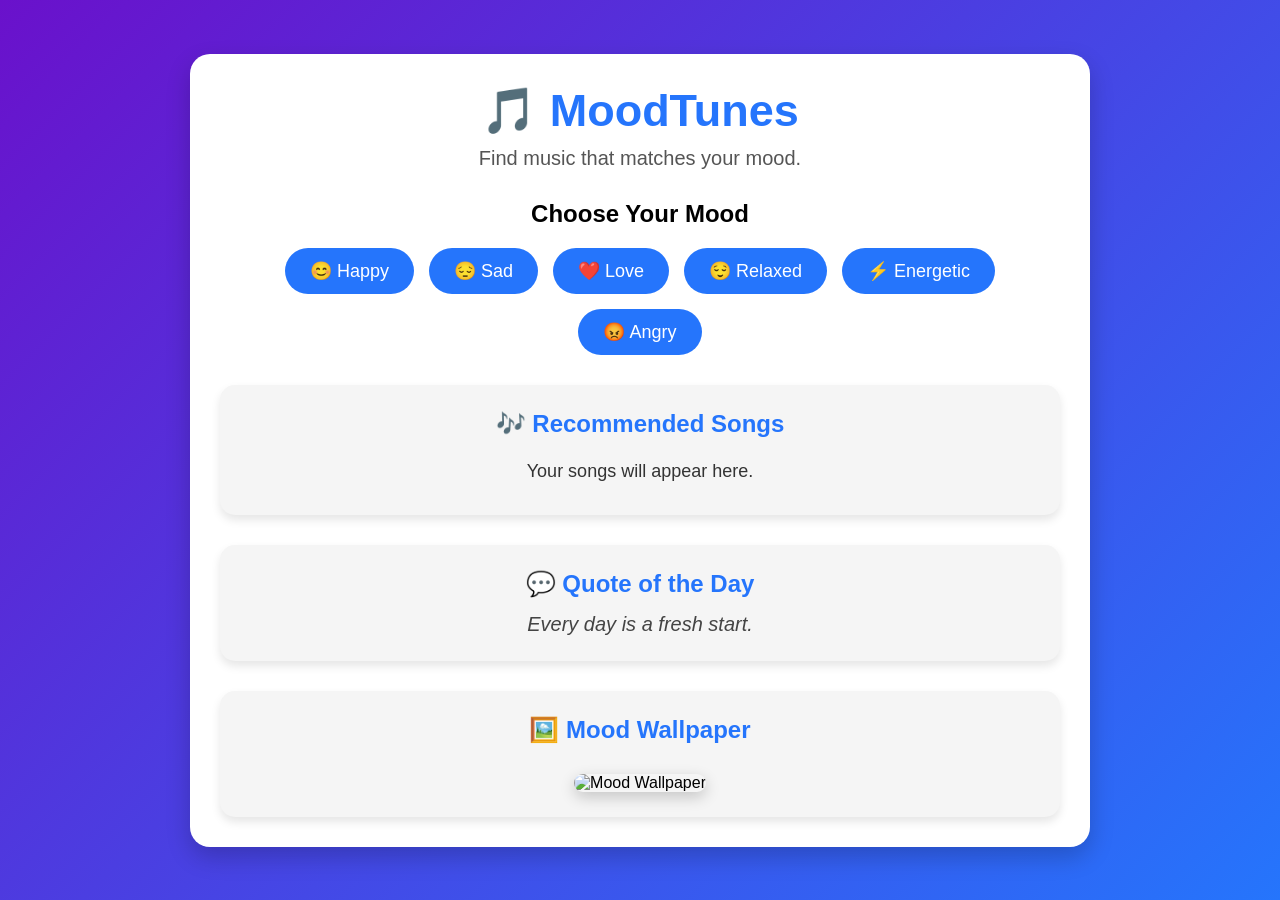
==== index.html @ e18f44d9 "updated" ====
<!DOCTYPE html>
<html lang="en">

<head>
    <meta charset="UTF-8">
    <meta name="viewport" content="width=device-width, initial-scale=1.0">
    <title>MoodTunes</title>
    <link rel="stylesheet" href="style.css">
</head>

<body>

    <div class="container">

        <h1>🎵 MoodTunes</h1>

        <p class="subtitle">
            Find music that matches your mood.
        </p>

        <div class="mood-section">

            <h2>Choose Your Mood</h2>

            <div class="mood-buttons">

                <button>😊 Happy</button>
                <button>😔 Sad</button>
                <button>❤️ Love</button>
                <button>😌 Relaxed</button>
                <button>⚡ Energetic</button>
                <button>😡 Angry</button>

            </div>

        </div>

        <!-- Recommended Songs -->
        <div class="card">
            <h2>🎶 Recommended Songs</h2>

            <ul id="songList">
                <li>Your songs will appear here.</li>
            </ul>
        </div>

        <!-- Quote -->
        <div class="card">
            <h2>💬 Quote of the Day</h2>

            <p id="quote">
                Every day is a fresh start.
            </p>
        </div>

        <!-- Wallpaper -->
        <div class="card">
            <h2>🖼️ Mood Wallpaper</h2>

            <img
                id="wallpaper"
                src="https://picsum.photos/id/1025/900/400"
                alt="Mood Wallpaper">
        </div>

    </div>

    <script src="script.js"></script>

</body>

</html>
---- style.css ----
/* Reset */

*{
    margin:0;
    padding:0;
    box-sizing:border-box;
}

/* Body */

body{
    font-family:Arial, Helvetica, sans-serif;
    background:linear-gradient(135deg,#6a11cb,#2575fc);
    min-height:100vh;
    display:flex;
    justify-content:center;
    align-items:center;
    padding:30px;
}

/* Main Container */

.container{
    width:90%;
    max-width:900px;
    background:white;
    border-radius:20px;
    padding:30px;
    text-align:center;
    box-shadow:0 10px 25px rgba(0,0,0,.2);
}

/* Heading */

h1{
    font-size:45px;
    color:#2575fc;
    margin-bottom:10px;
}

/* Subtitle */

.subtitle{
    color:#555;
    font-size:20px;
    margin-bottom:30px;
}

/* Mood Section */

.mood-section{
    margin-top:20px;
}

.mood-section h2{
    margin-bottom:20px;
}

/* Mood Buttons */

.mood-buttons{
    display:flex;
    justify-content:center;
    flex-wrap:wrap;
    gap:15px;
}

.mood-buttons button{
    padding:12px 25px;
    border:none;
    border-radius:30px;
    background:#2575fc;
    color:white;
    font-size:18px;
    cursor:pointer;
    transition:0.3s;
}

.mood-buttons button:hover{
    background:#6a11cb;
    transform:scale(1.08);
}

/* Cards */

.card{
    margin-top:30px;
    background:#f5f5f5;
    padding:25px;
    border-radius:15px;
    box-shadow:0 5px 10px rgba(0,0,0,0.1);
}

.card h2{
    color:#2575fc;
    margin-bottom:15px;
}

/* Song List */

#songList{
    list-style:none;
    margin-top:15px;
}

#songList li{
    font-size:18px;
    padding:8px;
    color:#333;
}

/* Quote */

#quote{
    font-size:20px;
    color:#444;
    font-style:italic;
    margin-top:15px;
}

/* Wallpaper */

#wallpaper{
    width:100%;
    max-height:350px;
    object-fit:cover;
    border-radius:15px;
    margin-top:15px;
    box-shadow:0 5px 15px rgba(0,0,0,0.2);
}

/* Responsive Design */

@media(max-width:768px){

    h1{
        font-size:35px;
    }

    .subtitle{
        font-size:18px;
    }

    .mood-buttons{
        flex-direction:column;
        align-items:center;
    }

    .mood-buttons button{
        width:220px;
    }

    #wallpaper{
        max-height:250px;
    }

}
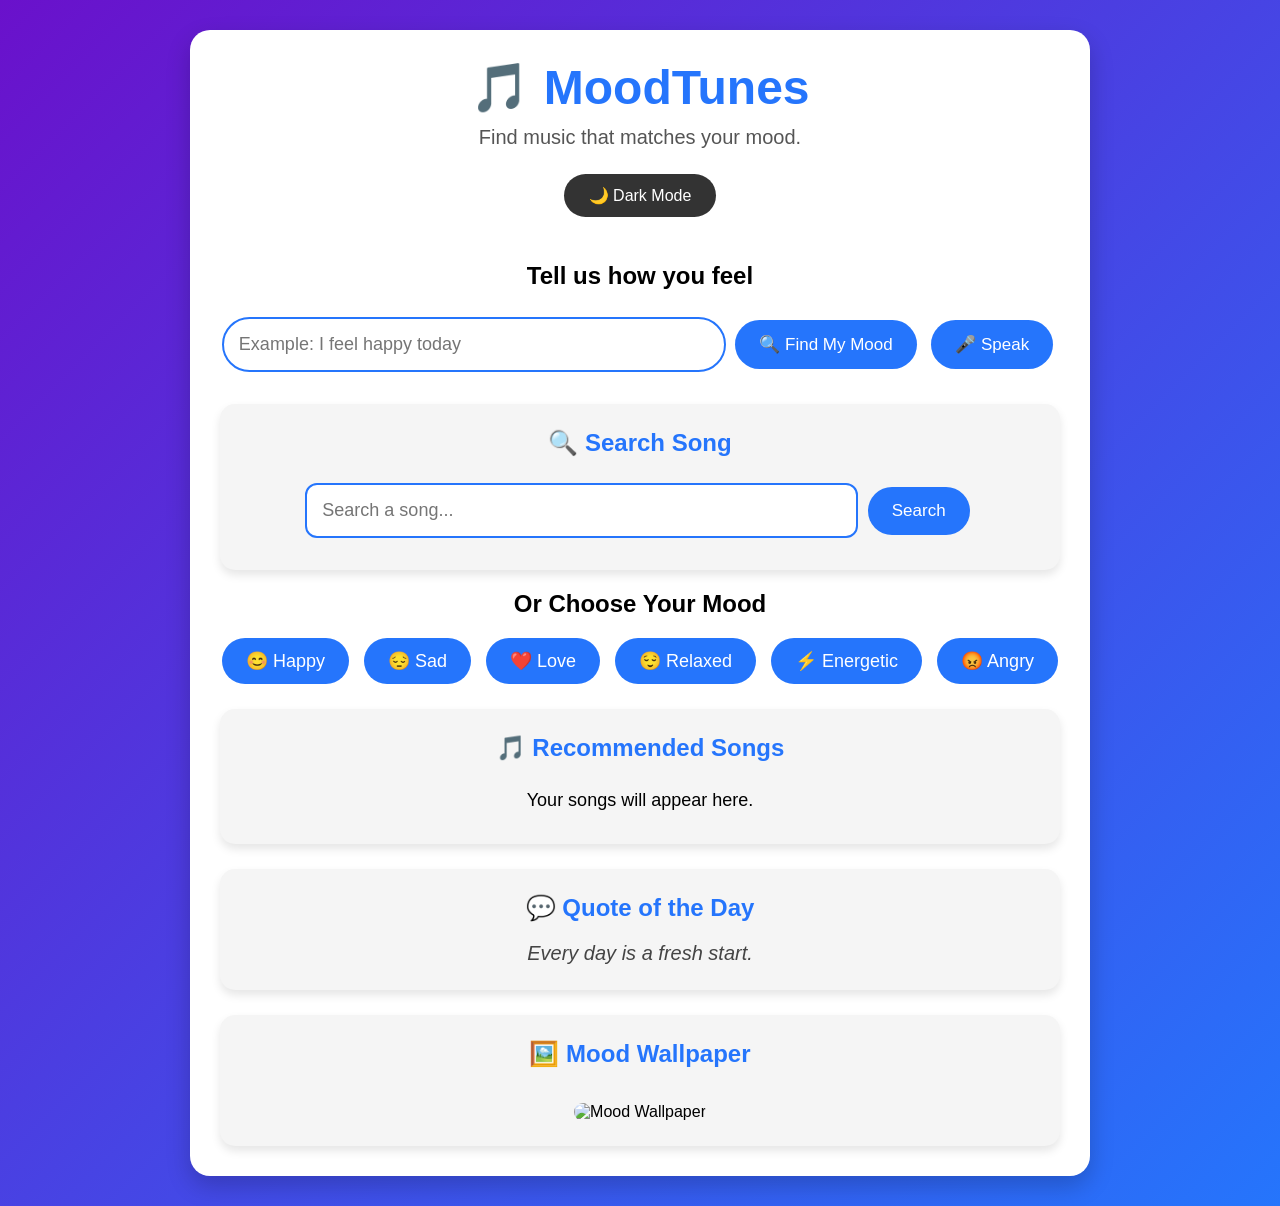
==== commit b91a3bd4: "stage1" ====
--- a/index.html
+++ b/index.html
@@ -12,15 +12,56 @@
 
     <div class="container">
 
+        <!-- Heading -->
         <h1>🎵 MoodTunes</h1>
 
         <p class="subtitle">
             Find music that matches your mood.
         </p>
 
+        <!-- Theme Button -->
+        <button id="themeBtn">🌙 Dark Mode</button>
+
+        <!-- Mood Input -->
         <div class="mood-section">
 
-            <h2>Choose Your Mood</h2>
+            <h2>Tell us how you feel</h2>
+
+            <input
+                type="text"
+                id="moodInput"
+                placeholder="Example: I feel happy today">
+
+            <button id="findMood">
+                🔍 Find My Mood
+            </button>
+
+            <button id="voiceBtn">
+                🎤 Speak
+            </button>
+
+        </div>
+
+        <!-- Search Song -->
+        <div class="card">
+
+            <h2>🔍 Search Song</h2>
+
+            <input
+                type="text"
+                id="searchSong"
+                placeholder="Search a song...">
+
+            <button id="searchBtn">
+                Search
+            </button>
+
+        </div>
+
+        <!-- Mood Buttons -->
+        <div class="mood-section">
+
+            <h2>Or Choose Your Mood</h2>
 
             <div class="mood-buttons">
 
@@ -37,30 +78,36 @@
 
         <!-- Recommended Songs -->
         <div class="card">
-            <h2>🎶 Recommended Songs</h2>
+
+            <h2>🎵 Recommended Songs</h2>
 
             <ul id="songList">
                 <li>Your songs will appear here.</li>
             </ul>
+
         </div>
 
         <!-- Quote -->
         <div class="card">
+
             <h2>💬 Quote of the Day</h2>
 
             <p id="quote">
                 Every day is a fresh start.
             </p>
+
         </div>
 
         <!-- Wallpaper -->
         <div class="card">
+
             <h2>🖼️ Mood Wallpaper</h2>
 
             <img
                 id="wallpaper"
                 src="https://picsum.photos/id/1025/900/400"
                 alt="Mood Wallpaper">
+
         </div>
 
     </div>
--- a/style.css
+++ b/style.css
@@ -1,4 +1,6 @@
-/* Reset */
+/* ===========================
+   RESET
+=========================== */
 
 *{
     margin:0;
@@ -6,7 +8,9 @@
     box-sizing:border-box;
 }
 
-/* Body */
+/* ===========================
+   BODY
+=========================== */
 
 body{
     font-family:Arial, Helvetica, sans-serif;
@@ -14,39 +18,62 @@
     min-height:100vh;
     display:flex;
     justify-content:center;
-    align-items:center;
+    align-items:flex-start;
     padding:30px;
 }
 
-/* Main Container */
+/* ===========================
+   CONTAINER
+=========================== */
 
 .container{
     width:90%;
     max-width:900px;
-    background:white;
+    background:#fff;
     border-radius:20px;
     padding:30px;
     text-align:center;
     box-shadow:0 10px 25px rgba(0,0,0,.2);
 }
 
-/* Heading */
+/* ===========================
+   HEADING
+=========================== */
 
 h1{
-    font-size:45px;
+    font-size:48px;
     color:#2575fc;
     margin-bottom:10px;
 }
 
-/* Subtitle */
-
 .subtitle{
+    font-size:20px;
     color:#555;
-    font-size:20px;
-    margin-bottom:30px;
-}
-
-/* Mood Section */
+    margin-bottom:25px;
+}
+
+/* ===========================
+   THEME BUTTON
+=========================== */
+
+#themeBtn{
+    margin-bottom:25px;
+    padding:12px 25px;
+    border:none;
+    border-radius:30px;
+    background:#333;
+    color:#fff;
+    cursor:pointer;
+    font-size:16px;
+}
+
+#themeBtn:hover{
+    background:#111;
+}
+
+/* ===========================
+   MOOD SECTION
+=========================== */
 
 .mood-section{
     margin-top:20px;
@@ -56,102 +83,230 @@
     margin-bottom:20px;
 }
 
-/* Mood Buttons */
+/* ===========================
+   INPUT
+=========================== */
+
+#moodInput{
+    width:60%;
+    padding:15px;
+    border:2px solid #2575fc;
+    border-radius:30px;
+    font-size:18px;
+}
+
+/* ===========================
+   BUTTONS
+=========================== */
+
+#findMood,
+#voiceBtn,
+#searchBtn{
+
+    padding:14px 24px;
+    border:none;
+    border-radius:30px;
+    background:#2575fc;
+    color:white;
+    cursor:pointer;
+    font-size:17px;
+    margin:10px 5px;
+    transition:.3s;
+}
+
+#findMood:hover,
+#voiceBtn:hover,
+#searchBtn:hover{
+
+    background:#6a11cb;
+
+}
+
+/* ===========================
+   SEARCH
+=========================== */
+
+#searchSong{
+
+    width:70%;
+    padding:15px;
+    border:2px solid #2575fc;
+    border-radius:12px;
+    font-size:18px;
+}
+
+/* ===========================
+   MOOD BUTTONS
+=========================== */
 
 .mood-buttons{
+
     display:flex;
     justify-content:center;
     flex-wrap:wrap;
     gap:15px;
+    margin-top:20px;
 }
 
 .mood-buttons button{
-    padding:12px 25px;
+
+    padding:12px 24px;
     border:none;
     border-radius:30px;
     background:#2575fc;
     color:white;
+    cursor:pointer;
     font-size:18px;
-    cursor:pointer;
-    transition:0.3s;
+    transition:.3s;
 }
 
 .mood-buttons button:hover{
+
     background:#6a11cb;
-    transform:scale(1.08);
-}
-
-/* Cards */
+    transform:scale(1.05);
+
+}
+
+/* ===========================
+   CARD
+=========================== */
 
 .card{
-    margin-top:30px;
+
+    width:100%;
     background:#f5f5f5;
+    border-radius:15px;
     padding:25px;
-    border-radius:15px;
-    box-shadow:0 5px 10px rgba(0,0,0,0.1);
+    margin-top:25px;
+    box-shadow:0 5px 10px rgba(0,0,0,.1);
+
 }
 
 .card h2{
+
     color:#2575fc;
-    margin-bottom:15px;
-}
-
-/* Song List */
+    margin-bottom:20px;
+
+}
+
+/* ===========================
+   SONG LIST
+=========================== */
 
 #songList{
+
     list-style:none;
-    margin-top:15px;
 }
 
 #songList li{
+
     font-size:18px;
     padding:8px;
-    color:#333;
-}
-
-/* Quote */
+}
+
+/* ===========================
+   QUOTE
+=========================== */
 
 #quote{
+
     font-size:20px;
     color:#444;
     font-style:italic;
-    margin-top:15px;
-}
-
-/* Wallpaper */
+}
+
+/* ===========================
+   WALLPAPER
+=========================== */
 
 #wallpaper{
+
     width:100%;
-    max-height:350px;
+    height:250px;
     object-fit:cover;
     border-radius:15px;
     margin-top:15px;
-    box-shadow:0 5px 15px rgba(0,0,0,0.2);
-}
-
-/* Responsive Design */
+}
+
+/* ===========================
+   DARK MODE
+=========================== */
+
+.dark{
+
+    background:#111;
+}
+
+.dark .container{
+
+    background:#222;
+    color:white;
+}
+
+.dark .card{
+
+    background:#333;
+}
+
+.dark .subtitle{
+
+    color:#ddd;
+}
+
+.dark #quote{
+
+    color:white;
+}
+
+/* ===========================
+   RESPONSIVE
+=========================== */
 
 @media(max-width:768px){
 
     h1{
-        font-size:35px;
+
+        font-size:36px;
+
     }
 
     .subtitle{
+
         font-size:18px;
+
+    }
+
+    #moodInput,
+    #searchSong{
+
+        width:100%;
+
+    }
+
+    #findMood,
+    #voiceBtn,
+    #searchBtn{
+
+        width:100%;
     }
 
     .mood-buttons{
+
         flex-direction:column;
         align-items:center;
+
     }
 
     .mood-buttons button{
+
         width:220px;
+
     }
 
     #wallpaper{
-        max-height:250px;
+
+        height:180px;
+
     }
 
 }
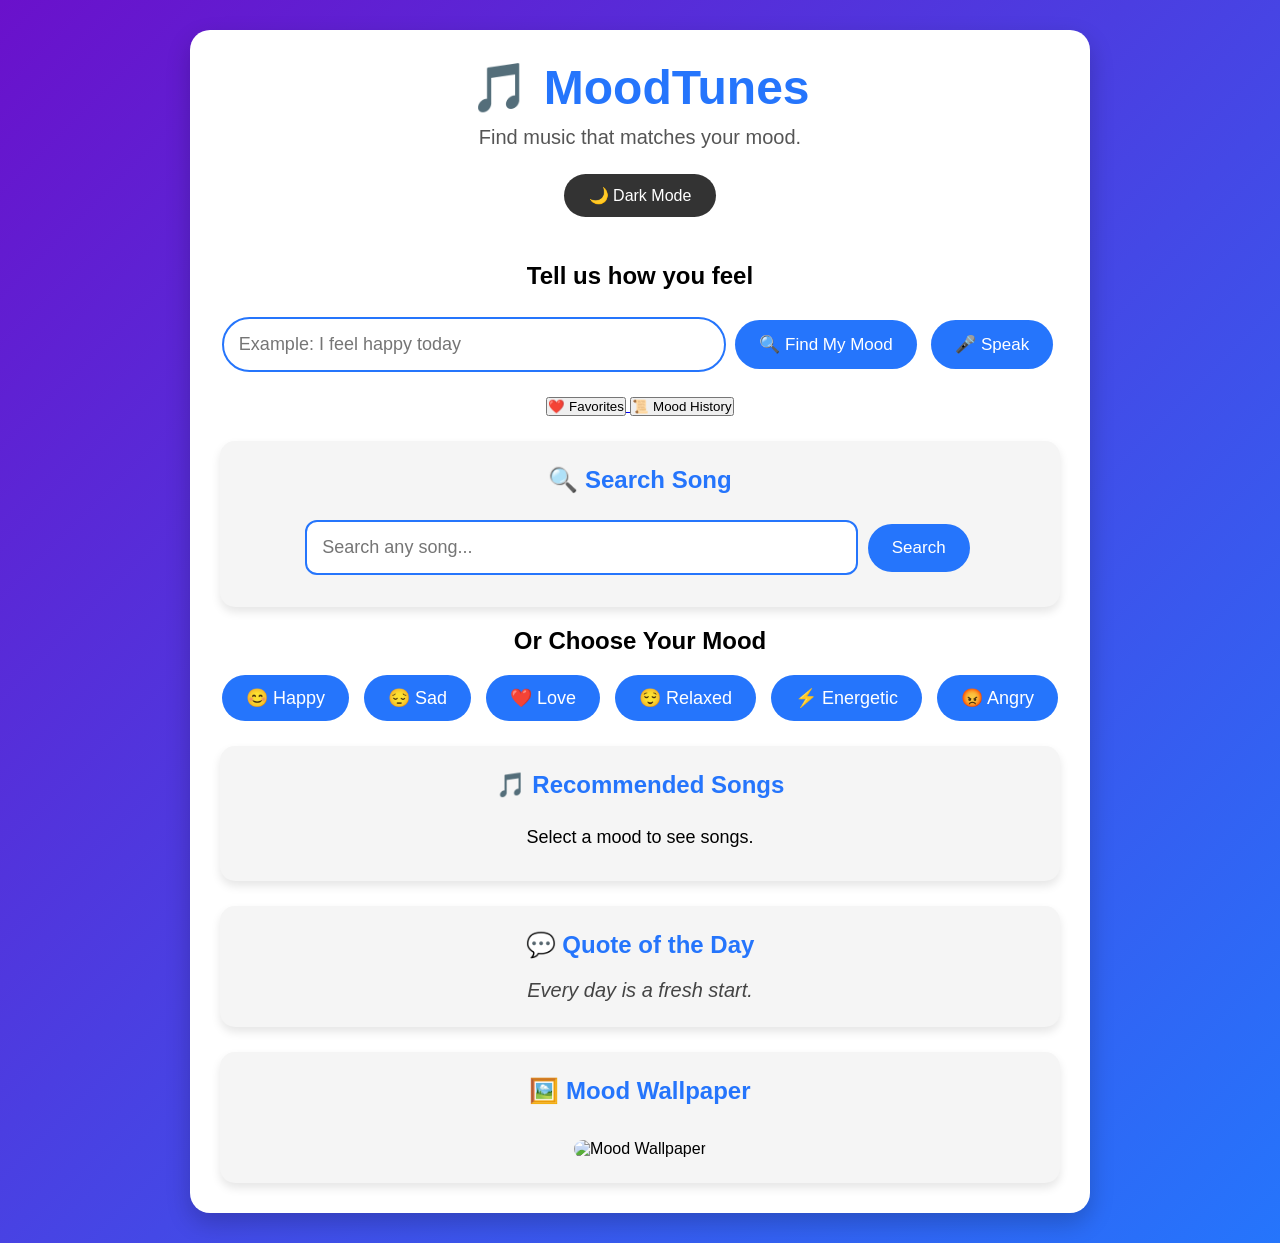
==== commit 50574ff5: "music" ====
--- a/index.html
+++ b/index.html
@@ -5,6 +5,7 @@
     <meta charset="UTF-8">
     <meta name="viewport" content="width=device-width, initial-scale=1.0">
     <title>MoodTunes</title>
+
     <link rel="stylesheet" href="style.css">
 </head>
 
@@ -19,10 +20,10 @@
             Find music that matches your mood.
         </p>
 
-        <!-- Theme Button -->
+        <!-- Dark Mode -->
         <button id="themeBtn">🌙 Dark Mode</button>
 
-        <!-- Mood Input -->
+        <!-- AI Mood Input -->
         <div class="mood-section">
 
             <h2>Tell us how you feel</h2>
@@ -42,7 +43,24 @@
 
         </div>
 
+        <br>
+
+        <!-- Navigation Buttons -->
+
+        <a href="favorites.html">
+            <button id="favoritePage">
+                ❤️ Favorites
+            </button>
+        </a>
+
+        <a href="history.html">
+            <button id="historyBtn">
+                📜 Mood History
+            </button>
+        </a>
+
         <!-- Search Song -->
+
         <div class="card">
 
             <h2>🔍 Search Song</h2>
@@ -50,7 +68,7 @@
             <input
                 type="text"
                 id="searchSong"
-                placeholder="Search a song...">
+                placeholder="Search any song...">
 
             <button id="searchBtn">
                 Search
@@ -59,10 +77,12 @@
         </div>
 
         <!-- Mood Buttons -->
+
         <div class="mood-section">
 
             <h2>Or Choose Your Mood</h2>
 
+          
             <div class="mood-buttons">
 
                 <button>😊 Happy</button>
@@ -77,28 +97,35 @@
         </div>
 
         <!-- Recommended Songs -->
+
         <div class="card">
 
             <h2>🎵 Recommended Songs</h2>
 
             <ul id="songList">
-                <li>Your songs will appear here.</li>
+
+                <li>Select a mood to see songs.</li>
+
             </ul>
 
         </div>
 
         <!-- Quote -->
+
         <div class="card">
 
             <h2>💬 Quote of the Day</h2>
 
             <p id="quote">
+
                 Every day is a fresh start.
+
             </p>
 
         </div>
 
         <!-- Wallpaper -->
+
         <div class="card">
 
             <h2>🖼️ Mood Wallpaper</h2>
--- a/style.css
+++ b/style.css
@@ -308,5 +308,46 @@
         height:180px;
 
     }
-
+    #favoritePage{
+    margin:15px;
+    padding:12px 25px;
+    border:none;
+    border-radius:30px;
+    background:#ff4081;
+    color:white;
+    font-size:18px;
+    cursor:pointer;
+    transition:.3s;
+}
+
+#favoritePage:hover{
+    background:#d81b60;
+}
+#historyBtn{
+
+padding:12px 25px;
+
+border:none;
+
+border-radius:30px;
+
+background:#28a745;
+
+color:white;
+
+cursor:pointer;
+
+margin:10px;
+
+font-size:18px;
+
+transition:.3s;
+
+}
+
+#historyBtn:hover{
+
+background:#1e7e34;
+
+}
 }
